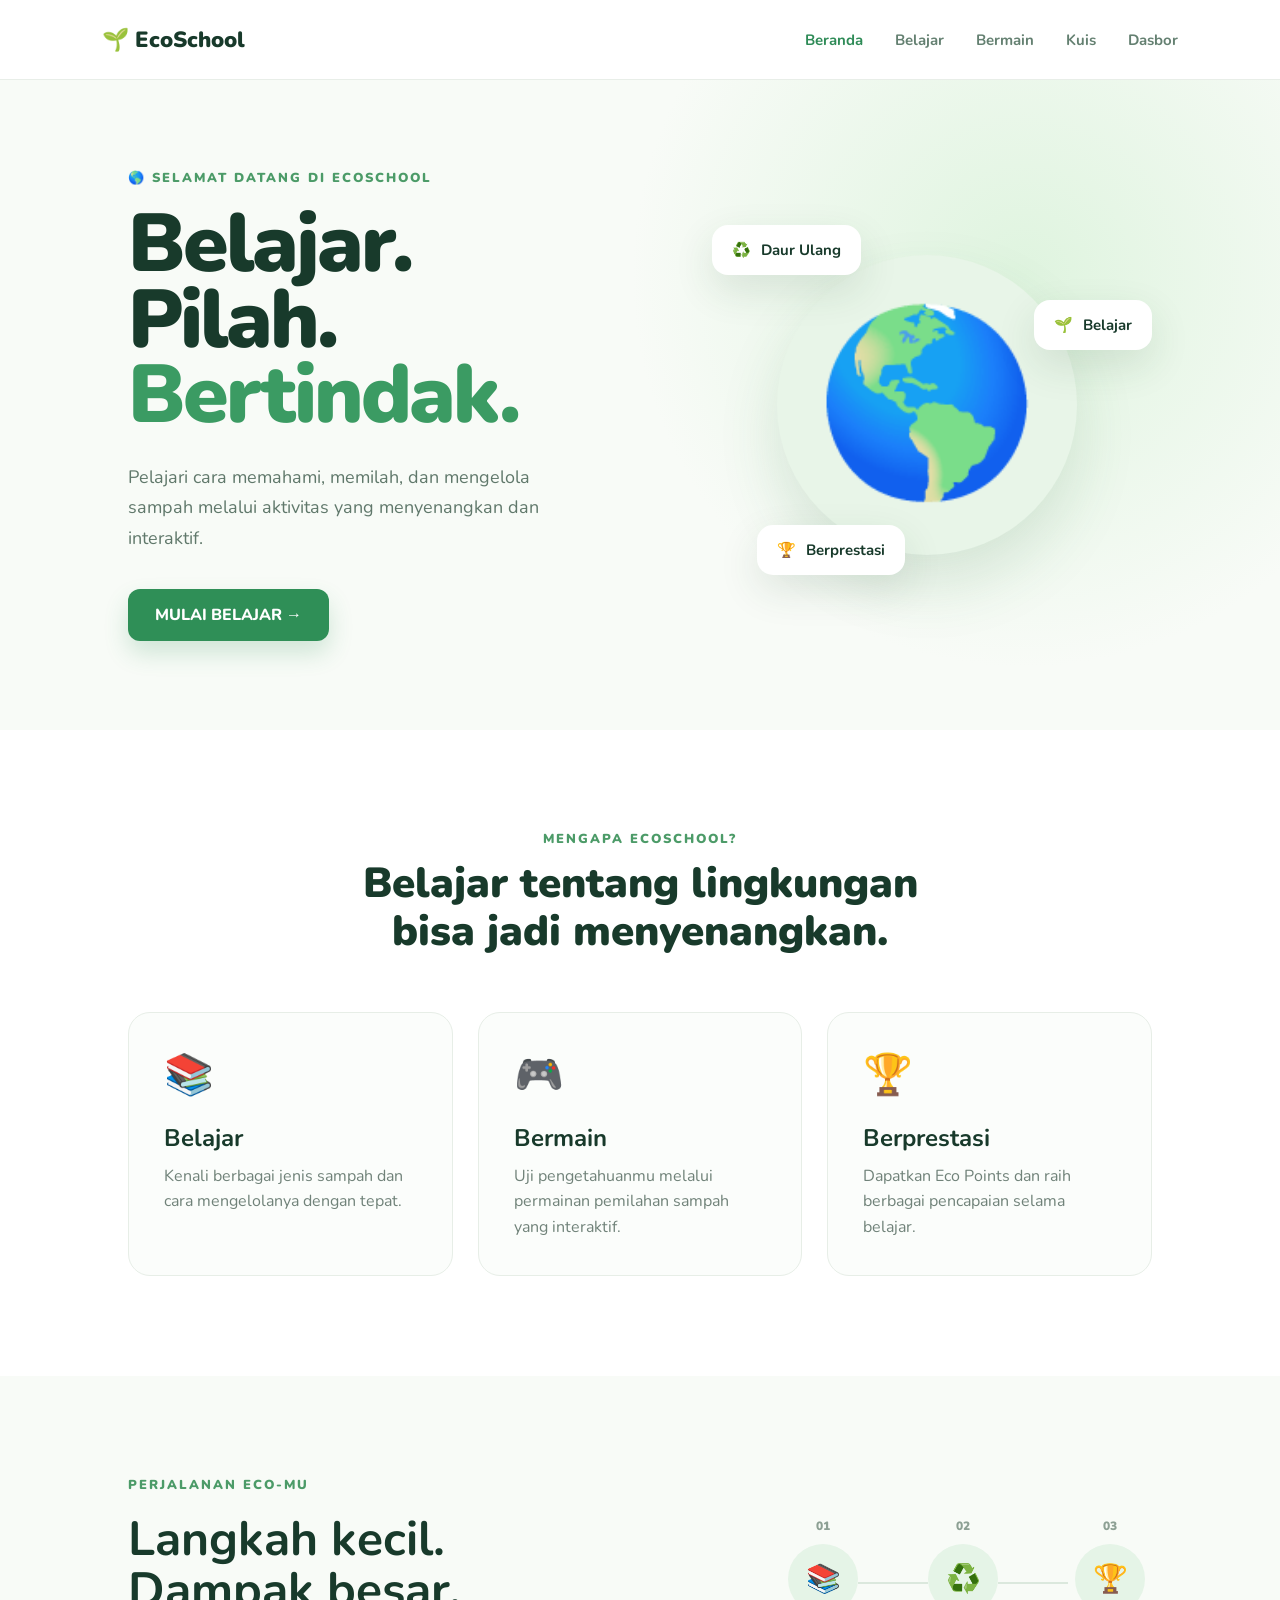
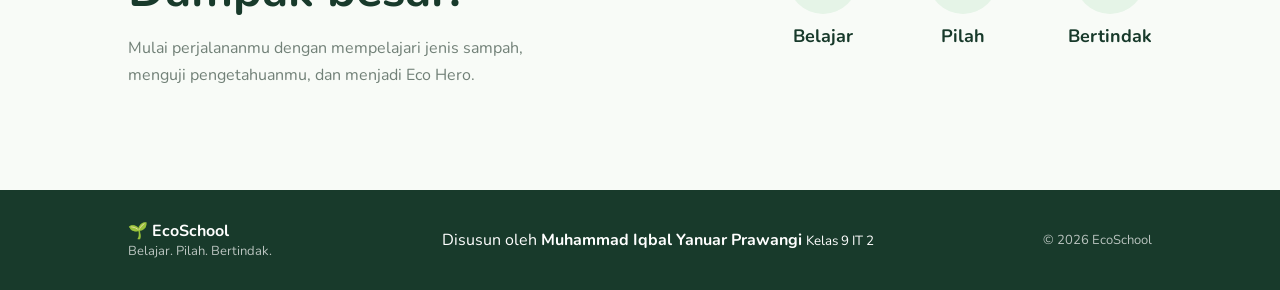
==== index.html @ 725533b7 "Add files via upload" ====
<!DOCTYPE html>
<html lang="id">
<head>
    <meta charset="UTF-8">
    <meta name="viewport" content="width=device-width, initial-scale=1.0">

    <title>EcoSchool | Belajar. Pilah. Bertindak.</title>

    <link rel="stylesheet" href="css/style.css">
</head>

<body>

    <!-- NAVBAR -->
    <header class="navbar">
        <div class="logo">
            🌱 EcoSchool
        </div>

        <nav>
            <a href="index.html" class="active">Beranda</a>
            <a href="learn.html">Belajar</a>
            <a href="game.html">Bermain</a>
            <a href="quiz.html">Kuis</a>
            <a href="dashboard.html">Dasbor</a>
        </nav>
    </header>


    <!-- HERO SECTION -->
    <main>

        <section class="hero">

            <div class="hero-text">

                <p class="small-title">
                    🌎 SELAMAT DATANG DI ECOSCHOOL
                </p>

                <h1>
                    Belajar.<br>
                    Pilah.<br>
                    <span>Bertindak.</span>
                </h1>

                <p class="hero-description">
                    Pelajari cara memahami, memilah, dan mengelola sampah
                    melalui aktivitas yang menyenangkan dan interaktif.
                </p>

                <a href="learn.html" class="primary-button">
                    MULAI BELAJAR →
                </a>

            </div>


            <div class="hero-visual">

                <div class="earth">
                    🌎
                </div>

                <div class="floating-card card-one">
                    ♻️
                    <strong>Daur Ulang</strong>
                </div>

                <div class="floating-card card-two">
                    🌱
                    <strong>Belajar</strong>
                </div>

                <div class="floating-card card-three">
                    🏆
                    <strong>Berprestasi</strong>
                </div>

            </div>

        </section>


        <!-- WHY ECOSCHOOL -->
        <section class="why-section">

            <div class="section-heading">
                <p>MENGAPA ECOSCHOOL?</p>

                <h2>
                    Belajar tentang lingkungan<br>
                    bisa jadi menyenangkan.
                </h2>
            </div>


            <div class="feature-container">

                <div class="feature-card">
                    <div class="feature-icon">
                        📚
                    </div>

                    <h3>Belajar</h3>

                    <p>
                        Kenali berbagai jenis sampah
                        dan cara mengelolanya dengan tepat.
                    </p>
                </div>


                <div class="feature-card">
                    <div class="feature-icon">
                        🎮
                    </div>

                    <h3>Bermain</h3>

                    <p>
                        Uji pengetahuanmu melalui
                        permainan pemilahan sampah yang interaktif.
                    </p>
                </div>


                <div class="feature-card">
                    <div class="feature-icon">
                        🏆
                    </div>

                    <h3>Berprestasi</h3>

                    <p>
                        Dapatkan Eco Points dan raih
                        berbagai pencapaian selama belajar.
                    </p>
                </div>

            </div>

        </section>


        <!-- JOURNEY -->
        <section class="journey-section">

            <div class="journey-text">

                <p class="small-title">
                    PERJALANAN ECO-MU
                </p>

                <h2>
                    Langkah kecil.<br>
                    Dampak besar.
                </h2>

                <p>
                    Mulai perjalananmu dengan mempelajari jenis sampah,
                    menguji pengetahuanmu, dan menjadi Eco Hero.
                </p>

            </div>


            <div class="journey-steps">

                <div class="journey-step">
                    <div>01</div>
                    <span>📚</span>
                    <h3>Belajar</h3>
                </div>

                <div class="journey-line"></div>

                <div class="journey-step">
                    <div>02</div>
                    <span>♻️</span>
                    <h3>Pilah</h3>
                </div>

                <div class="journey-line"></div>

                <div class="journey-step">
                    <div>03</div>
                    <span>🏆</span>
                    <h3>Bertindak</h3>
                </div>

            </div>

        </section>

    </main>


    <!-- FOOTER -->
    <body>
    
        <!-- ISI WEBSITE -->
        <main>
            <!-- semua isi Home kamu di sini -->
        </main>
    
    
        <!-- FOOTER -->
        <footer>
            <div class="footer-brand">
                <div>
                    🌱 <strong>EcoSchool</strong>
                </div>
                <p>Belajar. Pilah. Bertindak.</p>
            </div>
    
            <div class="footer-author">
                <span>Disusun oleh</span>
                <strong>Muhammad Iqbal Yanuar Prawangi</strong>
                <small>Kelas 9 IT 2</small>
            </div>
    
            <p class="footer-copyright">
                © 2026 EcoSchool
            </p>
        </footer>
    
    </body>
    </html>


    <script src="js/main.js"></script>

</body>
</html>
---- css/style.css ----
@import url('https://fonts.googleapis.com/css2?family=Nunito:wght@400;500;600;700;800;900&display=swap');


/* =========================
   GLOBAL
========================= */

* {
    margin: 0;
    padding: 0;
    box-sizing: border-box;
}

html {
    scroll-behavior: smooth;
}

body {
    font-family: 'Nunito', sans-serif;
    background: #f8fbf7;
    color: #183a2b;
}

a {
    text-decoration: none;
    color: inherit;
}


/* =========================
   NAVBAR
========================= */

.navbar {
    width: 100%;
    height: 80px;

    display: flex;
    align-items: center;
    justify-content: space-between;

    padding: 0 8%;

    background: rgba(255, 255, 255, 0.95);

    position: sticky;
    top: 0;
    z-index: 100;

    border-bottom: 1px solid #e8eee8;
}

.logo {
    font-size: 22px;
    font-weight: 900;
}

.navbar nav {
    display: flex;
    gap: 32px;
}

.navbar nav a {
    font-size: 15px;
    font-weight: 700;
    color: #648071;

    transition: 0.3s;
}

.navbar nav a:hover,
.navbar nav a.active {
    color: #2e8b57;
}


/* =========================
   HERO
========================= */

.hero {
    min-height: 650px;

    display: flex;
    align-items: center;
    justify-content: space-between;

    padding: 80px 10%;

    background:
        radial-gradient(
            circle at 80% 30%,
            #dff4df 0,
            transparent 35%
        );
}

.hero-text {
    max-width: 550px;
}

.small-title {
    font-size: 13px;
    font-weight: 900;
    letter-spacing: 2px;
    color: #4c9b68;
    margin-bottom: 20px;
}

.hero h1 {
    font-size: 82px;
    line-height: 0.92;
    font-weight: 900;
    letter-spacing: -3px;
}

.hero h1 span {
    color: #3b9b63;
}

.hero-description {
    margin-top: 28px;

    max-width: 460px;

    font-size: 18px;
    line-height: 1.7;

    color: #60786b;
}

.primary-button {
    display: inline-block;

    margin-top: 35px;

    padding: 15px 27px;

    background: #2f8f57;
    color: white;

    border-radius: 12px;

    font-weight: 800;

    box-shadow: 0 12px 25px rgba(47, 143, 87, 0.2);

    transition: 0.3s;
}

.primary-button:hover {
    transform: translateY(-3px);
}


/* =========================
   HERO VISUAL
========================= */

.hero-visual {
    width: 450px;
    height: 450px;

    position: relative;

    display: flex;
    align-items: center;
    justify-content: center;
}

.earth {
    width: 300px;
    height: 300px;

    border-radius: 50%;

    display: flex;
    align-items: center;
    justify-content: center;

    font-size: 180px;

    background: #e8f5e8;

    box-shadow:
        0 30px 60px rgba(55, 120, 70, 0.15);
}

.floating-card {
    position: absolute;

    padding: 15px 20px;

    background: white;

    border-radius: 16px;

    box-shadow:
        0 15px 40px rgba(34, 70, 45, 0.12);

    display: flex;
    gap: 10px;
    align-items: center;

    font-size: 15px;
}

.card-one {
    top: 45px;
    left: 10px;
}

.card-two {
    top: 120px;
    right: 0;
}

.card-three {
    bottom: 55px;
    left: 55px;
}


/* =========================
   WHY SECTION
========================= */

.why-section {
    padding: 100px 10%;

    background: white;
}

.section-heading {
    text-align: center;
}

.section-heading p {
    font-size: 13px;
    font-weight: 900;
    letter-spacing: 2px;
    color: #4c9b68;
}

.section-heading h2 {
    margin-top: 12px;

    font-size: 42px;
    line-height: 1.15;
    font-weight: 900;
}


.feature-container {
    margin-top: 55px;

    display: grid;
    grid-template-columns: repeat(3, 1fr);

    gap: 25px;
}

.feature-card {
    padding: 35px;

    border: 1px solid #e7eee7;

    border-radius: 22px;

    background: #fbfdfb;

    transition: 0.3s;
}

.feature-card:hover {
    transform: translateY(-7px);

    box-shadow:
        0 20px 45px rgba(39, 90, 55, 0.1);
}

.feature-icon {
    font-size: 40px;
    margin-bottom: 20px;
}

.feature-card h3 {
    font-size: 24px;
    margin-bottom: 10px;
}

.feature-card p {
    color: #708279;
    line-height: 1.6;
}


/* =========================
   JOURNEY
========================= */

.journey-section {
    padding: 100px 10%;

    display: flex;
    align-items: center;
    justify-content: space-between;

    gap: 80px;
}

.journey-text {
    max-width: 420px;
}

.journey-text h2 {
    font-size: 48px;
    line-height: 1.05;
    margin-bottom: 20px;
}

.journey-text > p:last-child {
    color: #718077;
    line-height: 1.7;
}


.journey-steps {
    display: flex;
    align-items: center;
}

.journey-step {
    text-align: center;
}

.journey-step div {
    font-size: 12px;
    font-weight: 900;
    color: #8da094;
}

.journey-step span {
    display: block;

    margin: 10px auto;

    width: 70px;
    height: 70px;

    border-radius: 50%;

    background: #e5f4e7;

    display: flex;
    align-items: center;
    justify-content: center;

    font-size: 28px;
}

.journey-step h3 {
    font-size: 18px;
}

.journey-line {
    width: 70px;
    height: 2px;
    background: #dbe8dd;
}


/* =========================
   FOOTER
========================= */

footer {
    padding: 30px 10%;

    display: flex;
    justify-content: space-between;
    align-items: center;

    background: #183a2b;

    color: white;
}

footer p {
    font-size: 13px;
    opacity: 0.7;
}


/* =========================
   RESPONSIVE
========================= */

@media (max-width: 900px) {

    .navbar {
        padding: 0 5%;
    }

    .navbar nav {
        gap: 15px;
    }

    .hero {
        flex-direction: column;

        text-align: center;

        gap: 60px;

        padding: 70px 6%;
    }

    .hero-description {
        margin-left: auto;
        margin-right: auto;
    }

    .hero-visual {
        width: 350px;
        height: 350px;
    }

    .earth {
        width: 240px;
        height: 240px;
        font-size: 140px;
    }

    .feature-container {
        grid-template-columns: 1fr;
    }

    .journey-section {
        flex-direction: column;
        text-align: center;
    }
}


@media (max-width: 600px) {

    .navbar {
        height: auto;
        padding: 20px;
        flex-direction: column;
        gap: 15px;
    }

    .navbar nav {
        flex-wrap: wrap;
        justify-content: center;
    }

    .hero h1 {
        font-size: 60px;
    }

    .hero-visual {
        width: 300px;
        height: 300px;
    }

    .earth {
        width: 200px;
        height: 200px;
        font-size: 115px;
    }

    .floating-card {
        transform: scale(0.8);
    }

    .section-heading h2 {
        font-size: 32px;
    }

    .journey-text h2 {
        font-size: 38px;
    }

    .journey-steps {
        flex-direction: column;
        gap: 15px;
    }

    .journey-line {
        width: 2px;
        height: 35px;
    }

    footer {
        flex-direction: column;
        gap: 10px;
        text-align: center;
    }
}

/* =========================
   LEARN PAGE
========================= */

.page-header {
    padding: 90px 10% 70px;

    text-align: center;

    background:
        radial-gradient(
            circle at 50% 20%,
            #e2f5e4 0,
            transparent 40%
        );
}

.page-header h1 {
    font-size: 52px;
    line-height: 1.05;

    font-weight: 900;

    margin-bottom: 25px;
}

.page-header > p:last-child {
    max-width: 600px;

    margin: auto;

    color: #6f8177;

    line-height: 1.7;

    font-size: 17px;
}


/* WASTE SECTION */

.waste-section {
    padding: 90px 10%;

    background: white;
}

.waste-container {
    margin-top: 50px;

    display: grid;

    grid-template-columns:
        repeat(4, 1fr);

    gap: 20px;
}


.waste-card {
    padding: 32px 25px;

    border-radius: 22px;

    background: #fbfdfb;

    border: 1px solid #e7eee7;

    cursor: pointer;

    transition: 0.3s;
}

.waste-card:hover {
    transform: translateY(-8px);

    box-shadow:
        0 20px 40px
        rgba(39, 90, 55, 0.12);
}


.waste-icon {
    width: 70px;
    height: 70px;

    display: flex;

    align-items: center;
    justify-content: center;

    border-radius: 18px;

    background: #e5f4e7;

    font-size: 35px;

    margin-bottom: 22px;
}


.waste-card h3 {
    font-size: 23px;

    margin-bottom: 10px;
}


.waste-card p {
    color: #708279;

    line-height: 1.6;

    font-size: 14px;
}


.learn-more {
    display: inline-block;

    margin-top: 20px;

    color: #2f8f57;

    font-weight: 800;

    font-size: 14px;
}


/* INFORMATION */

.waste-info-section {
    padding: 80px 10%;

    background: #f1f8f2;
}


.waste-info-content {
    max-width: 900px;

    margin: auto;

    padding: 50px;

    background: white;

    border-radius: 28px;

    position: relative;

    box-shadow:
        0 20px 60px
        rgba(35, 80, 45, 0.1);
}


.close-button {
    position: absolute;

    top: 20px;
    right: 25px;

    border: none;

    background: #edf4ee;

    width: 40px;
    height: 40px;

    border-radius: 50%;

    font-size: 25px;

    cursor: pointer;

    color: #42604c;
}


.info-icon {
    font-size: 55px;

    margin-bottom: 15px;
}


.waste-info-content h2 {
    font-size: 38px;

    margin-bottom: 15px;
}


#waste-info-description {
    color: #6d7e74;

    line-height: 1.7;

    font-size: 17px;
}


.info-grid {
    display: grid;

    grid-template-columns:
        1fr 1fr;

    gap: 20px;

    margin-top: 35px;
}


.info-box {
    padding: 25px;

    background: #f7faf7;

    border-radius: 18px;
}


.info-box h3 {
    margin-bottom: 15px;

    font-size: 18px;
}


.info-box ul {
    padding-left: 20px;

    color: #64776c;

    line-height: 1.8;
}


.info-box p {
    color: #64776c;

    line-height: 1.7;
}


.tip-box {
    margin-top: 20px;

    padding: 22px 25px;

    background: #e7f5e9;

    border-radius: 18px;
}


.tip-box strong {
    color: #287b4a;
}


.tip-box p {
    margin-top: 8px;

    color: #587061;

    line-height: 1.6;
}


/* CTA */

.learn-cta {
    margin: 70px 10%;

    padding: 55px;

    background: #183a2b;

    color: white;

    border-radius: 28px;

    display: flex;

    align-items: center;

    justify-content: space-between;

    gap: 30px;
}


.learn-cta .small-title {
    color: #8ed2a3;
}


.learn-cta h2 {
    font-size: 35px;

    margin-bottom: 10px;
}


.learn-cta p:not(.small-title) {
    color: #b9c9bf;

    line-height: 1.6;
}


/* RESPONSIVE */

@media (max-width: 1000px) {

    .waste-container {
        grid-template-columns:
            repeat(2, 1fr);
    }

}


@media (max-width: 700px) {

    .page-header h1 {
        font-size: 40px;
    }


    .waste-container {
        grid-template-columns: 1fr;
    }


    .info-grid {
        grid-template-columns: 1fr;
    }


    .waste-info-content {
        padding: 35px 25px;
    }


    .learn-cta {
        margin: 50px 6%;

        padding: 35px 25px;

        flex-direction: column;

        align-items: flex-start;
    }

}

/* =========================
   SORTING GAME
========================= */

.game-header {
    padding: 80px 10% 50px;

    text-align: center;

    background:
        radial-gradient(
            circle at 50% 20%,
            #e2f5e4 0,
            transparent 40%
        );
}

.game-header h1 {
    font-size: 52px;

    line-height: 1.05;

    font-weight: 900;

    margin-bottom: 20px;
}

.game-header > p:last-child {
    max-width: 600px;

    margin: auto;

    color: #6f8177;

    line-height: 1.7;

    font-size: 17px;
}


/* GAME SECTION */

.game-section {
    max-width: 900px;

    margin: 0 auto;

    padding: 50px 20px 90px;
}


.game-topbar {
    display: flex;

    justify-content: space-between;

    align-items: center;

    margin-bottom: 15px;
}


.question-counter {
    color: #718178;

    font-size: 15px;
}

.question-counter strong {
    color: #183a2b;

    font-size: 18px;
}


.score-display {
    padding: 10px 18px;

    border-radius: 30px;

    background: #e7f5e9;

    color: #287b4a;

    font-weight: 800;
}


/* PROGRESS */

.game-progress {
    height: 10px;

    background: #e6eee7;

    border-radius: 20px;

    overflow: hidden;

    margin-bottom: 35px;
}


.game-progress-bar {
    width: 10%;

    height: 100%;

    background: #3b9b63;

    border-radius: 20px;

    transition: width 0.4s ease;
}


/* QUESTION */

.question-card {
    padding: 55px 30px;

    text-align: center;

    background: white;

    border: 1px solid #e6eee7;

    border-radius: 28px;

    box-shadow:
        0 20px 50px rgba(39, 90, 55, 0.08);

    margin-bottom: 25px;
}


.waste-question-icon {
    width: 130px;

    height: 130px;

    display: flex;

    align-items: center;

    justify-content: center;

    margin: 0 auto 25px;

    border-radius: 30px;

    background: #e8f5e8;

    font-size: 70px;
}


.question-label {
    font-size: 12px;

    font-weight: 900;

    letter-spacing: 2px;

    color: #6c9178;

    margin-bottom: 10px;
}


.question-card h2 {
    font-size: 35px;

    margin-bottom: 10px;
}


.question-text {
    color: #75857b;

    line-height: 1.6;
}


/* ANSWERS */

.answer-grid {
    display: grid;

    grid-template-columns:
        1fr 1fr;

    gap: 15px;
}


.answer-button {
    width: 100%;

    padding: 22px;

    display: flex;

    align-items: center;

    gap: 18px;

    text-align: left;

    border: 1px solid #e3ebe4;

    border-radius: 18px;

    background: white;

    cursor: pointer;

    font-family: inherit;

    transition: 0.25s;
}


.answer-button:hover {
    transform: translateY(-4px);

    border-color: #86bd97;

    box-shadow:
        0 12px 30px
        rgba(39, 90, 55, 0.1);
}


.answer-button > span {
    width: 50px;

    height: 50px;

    flex-shrink: 0;

    display: flex;

    align-items: center;

    justify-content: center;

    background: #eef7ef;

    border-radius: 14px;

    font-size: 25px;
}


.answer-button strong {
    display: block;

    color: #254535;

    font-size: 17px;

    margin-bottom: 3px;
}


.answer-button small {
    color: #829087;

    font-size: 12px;
}


/* FEEDBACK */

.game-feedback {
    margin-top: 25px;

    padding: 35px;

    border-radius: 22px;

    text-align: center;

    background: #f0f8f1;

    animation: feedbackAppear 0.3s ease;
}


@keyframes feedbackAppear {

    from {
        opacity: 0;

        transform: translateY(10px);
    }

    to {
        opacity: 1;

        transform: translateY(0);
    }

}


.feedback-icon {
    font-size: 45px;

    margin-bottom: 10px;
}


.game-feedback h3 {
    font-size: 27px;

    margin-bottom: 8px;
}


.game-feedback p {
    color: #687970;

    margin-bottom: 20px;

    line-height: 1.6;
}


/* RESULT */

.game-result {
    max-width: 700px;

    margin: 70px auto 100px;

    padding: 60px 30px;

    text-align: center;

    background: white;

    border: 1px solid #e5ece6;

    border-radius: 30px;

    box-shadow:
        0 25px 60px
        rgba(35, 80, 45, 0.1);
}


.result-icon {
    font-size: 65px;

    margin-bottom: 15px;
}


.game-result h2 {
    font-size: 38px;

    margin-bottom: 35px;
}


.final-score {
    padding: 25px;

    background: #e9f6eb;

    border-radius: 20px;

    margin-bottom: 20px;
}


.final-score span {
    display: block;

    color: #688071;

    margin-bottom: 8px;
}


.final-score strong {
    display: block;

    color: #287b4a;

    font-size: 40px;
}


.result-stats {
    display: grid;

    grid-template-columns:
        1fr 1fr;

    gap: 15px;

    margin-bottom: 30px;
}


.result-stats div {
    padding: 20px;

    background: #f7faf7;

    border-radius: 18px;
}


.result-stats strong {
    display: block;

    font-size: 30px;

    color: #254535;
}


.result-stats span {
    color: #78877f;

    font-size: 13px;
}


/* GAME RESPONSIVE */

@media (max-width: 700px) {

    .game-header h1 {
        font-size: 40px;
    }


    .answer-grid {
        grid-template-columns: 1fr;
    }


    .question-card {
        padding: 40px 20px;
    }


    .question-card h2 {
        font-size: 28px;
    }


    .game-topbar {
        font-size: 13px;
    }


    .game-result h2 {
        font-size: 30px;
    }

}

/* =========================
   QUIZ PAGE
========================= */

.quiz-header {
    padding: 80px 10% 55px;

    text-align: center;

    background:
        radial-gradient(
            circle at 50% 20%,
            #e2f5e4 0,
            transparent 40%
        );
}

.quiz-header h1 {
    font-size: 52px;

    line-height: 1.05;

    font-weight: 900;

    margin-bottom: 20px;
}

.quiz-header > p:last-child {
    max-width: 600px;

    margin: auto;

    color: #6f8177;

    line-height: 1.7;

    font-size: 17px;
}


/* QUIZ SECTION */

.quiz-section {
    max-width: 900px;

    margin: auto;

    padding: 50px 20px 90px;
}


.quiz-topbar {
    display: flex;

    align-items: center;

    justify-content: space-between;

    margin-bottom: 15px;
}


.quiz-counter {
    color: #718178;

    font-size: 15px;
}

.quiz-counter strong {
    color: #183a2b;

    font-size: 18px;
}


.quiz-score {
    padding: 10px 18px;

    background: #e7f5e9;

    color: #287b4a;

    border-radius: 30px;

    font-weight: 800;
}


/* PROGRESS */

.quiz-progress {
    height: 10px;

    background: #e6eee7;

    border-radius: 20px;

    overflow: hidden;

    margin-bottom: 35px;
}


.quiz-progress-bar {
    width: 10%;

    height: 100%;

    background: #3b9b63;

    border-radius: 20px;

    transition: width 0.4s ease;
}


/* QUIZ CARD */

.quiz-card {
    padding: 50px 45px;

    background: white;

    border: 1px solid #e4ebe5;

    border-radius: 28px;

    box-shadow:
        0 20px 50px
        rgba(39, 90, 55, 0.08);

    text-align: center;
}


.quiz-icon {
    width: 90px;

    height: 90px;

    display: flex;

    align-items: center;

    justify-content: center;

    margin: 0 auto 20px;

    border-radius: 25px;

    background: #e8f5e8;

    font-size: 48px;
}


.quiz-category {
    font-size: 12px;

    letter-spacing: 2px;

    font-weight: 900;

    color: #4c9b68;

    margin-bottom: 15px;
}


.quiz-card h2 {
    max-width: 700px;

    margin: 0 auto 35px;

    font-size: 27px;

    line-height: 1.4;
}


/* ANSWERS */

.quiz-answers {
    display: grid;

    grid-template-columns:
        1fr 1fr;

    gap: 15px;
}


.quiz-answer {
    min-height: 70px;

    padding: 18px 22px;

    border: 1px solid #e3ebe4;

    background: #fbfdfb;

    border-radius: 17px;

    cursor: pointer;

    font-family: inherit;

    font-size: 15px;

    font-weight: 700;

    color: #294637;

    text-align: left;

    transition: 0.25s;
}


.quiz-answer:hover {
    transform: translateY(-3px);

    border-color: #81b991;

    background: #f2f9f3;
}


.quiz-answer.correct {
    background: #e2f5e6;

    border-color: #55a96f;

    color: #287b4a;
}


.quiz-answer.wrong {
    background: #f9e9e9;

    border-color: #d88a8a;

    color: #a34a4a;
}


.quiz-answer:disabled {
    cursor: default;
}


/* FEEDBACK */

.quiz-feedback {
    margin-top: 25px;

    padding: 35px;

    border-radius: 22px;

    text-align: center;

    background: #f0f8f1;

    animation: feedbackAppear 0.3s ease;
}


.quiz-feedback h3 {
    font-size: 27px;

    margin-bottom: 8px;
}


.quiz-feedback p {
    max-width: 650px;

    margin: 0 auto 20px;

    color: #687970;

    line-height: 1.6;
}


/* RESULT */

.quiz-result {
    max-width: 700px;

    margin: 70px auto 100px;

    padding: 60px 30px;

    text-align: center;

    background: white;

    border: 1px solid #e5ece6;

    border-radius: 30px;

    box-shadow:
        0 25px 60px
        rgba(35, 80, 45, 0.1);
}


.quiz-result h2 {
    font-size: 38px;

    margin-bottom: 35px;
}


.quiz-final-score {
    padding: 25px;

    background: #e9f6eb;

    border-radius: 20px;

    margin-bottom: 20px;
}


.quiz-final-score span {
    display: block;

    color: #688071;

    margin-bottom: 8px;
}


.quiz-final-score strong {
    display: block;

    color: #287b4a;

    font-size: 42px;
}


.quiz-reward {
    margin: 25px 0;

    padding: 18px;

    border-radius: 15px;

    background: #f8f5df;

    color: #7a6b25;
}


.quiz-reward strong {
    margin-left: 8px;
}


/* QUIZ RESPONSIVE */

@media (max-width: 700px) {

    .quiz-header h1 {
        font-size: 40px;
    }


    .quiz-card {
        padding: 40px 20px;
    }


    .quiz-card h2 {
        font-size: 22px;
    }


    .quiz-answers {
        grid-template-columns: 1fr;
    }


    .quiz-result h2 {
        font-size: 30px;
    }

}

/* =========================
   DASHBOARD
========================= */

.dashboard-header {
    padding: 80px 10% 55px;

    text-align: center;

    background:
        radial-gradient(
            circle at 50% 20%,
            #e2f5e4 0,
            transparent 40%
        );
}


.dashboard-header h1 {
    font-size: 52px;

    line-height: 1.05;

    font-weight: 900;

    margin-bottom: 20px;
}


.dashboard-header h1 span {
    color: #3b9b63;
}


.dashboard-header > p:last-child {
    max-width: 600px;

    margin: auto;

    color: #6f8177;

    line-height: 1.7;

    font-size: 17px;
}


/* MAIN */

.dashboard-main {
    max-width: 1000px;

    margin: auto;

    padding: 50px 20px 100px;
}


/* PROFILE */

.profile-card {
    padding: 35px;

    display: flex;

    align-items: center;

    gap: 25px;

    background: #183a2b;

    color: white;

    border-radius: 28px;

    box-shadow:
        0 25px 55px
        rgba(24, 58, 43, 0.15);
}


.profile-icon {
    width: 85px;

    height: 85px;

    flex-shrink: 0;

    display: flex;

    align-items: center;

    justify-content: center;

    border-radius: 24px;

    background: #2f8f57;

    font-size: 45px;
}


.profile-info {
    flex: 1;
}


.profile-info p {
    margin-bottom: 5px;

    color: #a9c3b2;

    font-size: 11px;

    font-weight: 900;

    letter-spacing: 1.5px;
}


.profile-info h2 {
    font-size: 28px;

    margin-bottom: 4px;
}


.profile-info span {
    color: #a9c3b2;

    font-size: 14px;
}


.profile-points {
    text-align: right;
}


.profile-points span {
    display: block;

    color: #a9c3b2;

    font-size: 10px;

    font-weight: 900;

    letter-spacing: 1px;
}


.profile-points strong {
    display: inline-block;

    margin-top: 5px;

    font-size: 40px;
}


.profile-points small {
    color: #a9c3b2;

    font-weight: 800;
}


/* LEVEL PROGRESS */

.level-progress-card {
    margin-top: 20px;

    padding: 28px;

    background: white;

    border: 1px solid #e4ebe5;

    border-radius: 22px;
}


.progress-heading {
    display: flex;

    align-items: center;

    justify-content: space-between;

    margin-bottom: 15px;
}


.progress-heading strong {
    font-size: 17px;
}


.progress-heading p {
    margin-top: 5px;

    color: #7a887f;

    font-size: 13px;
}


.progress-heading > span {
    color: #2f8f57;

    font-size: 18px;

    font-weight: 900;
}


.dashboard-progress {
    height: 12px;

    overflow: hidden;

    background: #e6eee7;

    border-radius: 20px;
}


.dashboard-progress-bar {
    width: 0%;

    height: 100%;

    background: #3b9b63;

    border-radius: 20px;

    transition: width 0.7s ease;
}


/* STATISTICS */

.dashboard-stats {
    display: grid;

    grid-template-columns:
        repeat(4, 1fr);

    gap: 15px;

    margin-top: 20px;
}


.dashboard-stat-card {
    padding: 25px;

    background: white;

    border: 1px solid #e4ebe5;

    border-radius: 20px;
}


.stat-icon {
    font-size: 28px;

    margin-bottom: 12px;
}


.dashboard-stat-card span {
    display: block;

    color: #7b8981;

    font-size: 13px;

    margin-bottom: 5px;
}


.dashboard-stat-card strong {
    font-size: 28px;

    color: #254535;
}


/* ACHIEVEMENT */

.achievement-section {
    margin-top: 70px;
}


.achievement-heading {
    display: flex;

    align-items: flex-end;

    justify-content: space-between;

    margin-bottom: 30px;
}


.achievement-heading h2 {
    margin-top: 8px;

    font-size: 34px;
}


.achievement-heading > span {
    padding: 8px 15px;

    background: #e7f5e9;

    color: #287b4a;

    border-radius: 20px;

    font-size: 13px;

    font-weight: 900;
}


.achievement-grid {
    display: grid;

    grid-template-columns:
        1fr 1fr;

    gap: 15px;
}


.achievement-card {
    padding: 22px;

    display: flex;

    align-items: center;

    gap: 18px;

    border-radius: 20px;

    border: 1px solid #dfe8e1;

    background: white;

    transition: 0.3s;
}


.achievement-card:hover {
    transform: translateY(-3px);

    box-shadow:
        0 12px 30px
        rgba(39, 90, 55, 0.08);
}


.achievement-icon {
    width: 60px;

    height: 60px;

    flex-shrink: 0;

    display: flex;

    align-items: center;

    justify-content: center;

    border-radius: 17px;

    background: #e7f5e9;

    font-size: 28px;
}


.achievement-card h3 {
    font-size: 17px;

    margin-bottom: 5px;
}


.achievement-card p {
    color: #78867e;

    font-size: 13px;

    line-height: 1.5;
}


/* LOCKED */

.achievement-card.locked {
    opacity: 0.45;

    filter: grayscale(0.7);
}


.achievement-card.unlocked {
    opacity: 1;

    filter: none;

    border-color: #8dc19a;

    background: #f4faf5;
}


.achievement-card.unlocked .achievement-icon {
    background: #dff2e2;
}


/* DASHBOARD RESPONSIVE */

@media (max-width: 800px) {

    .dashboard-header h1 {
        font-size: 40px;
    }


    .profile-card {
        flex-wrap: wrap;
    }


    .profile-points {
        width: 100%;

        text-align: left;

        padding-top: 10px;
    }


    .dashboard-stats {
        grid-template-columns:
            1fr 1fr;
    }

}


@media (max-width: 600px) {

    .dashboard-main {
        padding-left: 6%;

        padding-right: 6%;
    }


    .profile-card {
        padding: 25px;
    }


    .profile-icon {
        width: 70px;

        height: 70px;

        font-size: 35px;
    }


    .profile-info h2 {
        font-size: 23px;
    }


    .profile-points strong {
        font-size: 32px;
    }


    .dashboard-stats {
        grid-template-columns:
            1fr;
    }


    .achievement-grid {
        grid-template-columns:
            1fr;
    }


    .achievement-heading {
        align-items: flex-start;

        gap: 15px;

        flex-direction: column;
    }

}

.eco-tip-card {
    display: flex;
    align-items: center;
    gap: 20px;
    padding: 24px;
    margin: 30px 0;
    background: linear-gradient(135deg, #eef9f0, #f8fcf8);
    border: 1px solid #dcefe0;
    border-radius: 20px;
    box-shadow: 0 8px 25px rgba(44, 95, 45, 0.08);
}

.eco-tip-icon {
    width: 58px;
    height: 58px;
    flex-shrink: 0;
    display: flex;
    align-items: center;
    justify-content: center;
    background: #ffffff;
    border-radius: 16px;
    font-size: 28px;
}

.eco-tip-label {
    display: block;
    margin-bottom: 5px;
    font-size: 12px;
    font-weight: 800;
    letter-spacing: 1px;
    color: #4d8b55;
}

.eco-tip-content h3 {
    margin: 0 0 6px;
    font-size: 20px;
    color: #234d2b;
}

.eco-tip-content p {
    margin: 0;
    line-height: 1.6;
    color: #647568;
}

@media (max-width: 600px) {
    .eco-tip-card {
        align-items: flex-start;
        padding: 20px;
        gap: 14px;
    }

    .eco-tip-content h3 {
        font-size: 18px;
    }

    .eco-tip-content p {
        font-size: 14px;
    }
}

/* =========================
   ACHIEVEMENT PROGRESS
========================= */

.achievement-progress {
    margin-top: 14px;
    width: 100%;
}

.achievement-progress-text {
    display: flex;
    justify-content: space-between;
    align-items: center;
    margin-bottom: 6px;
    font-size: 12px;
    font-weight: 700;
    color: #6b7d6d;
}

.achievement-progress-bar {
    width: 100%;
    height: 7px;
    background: #e5eee7;
    border-radius: 20px;
    overflow: hidden;
}

.achievement-progress-fill {
    width: 0%;
    height: 100%;
    border-radius: 20px;
    transition: width 0.5s ease;
}
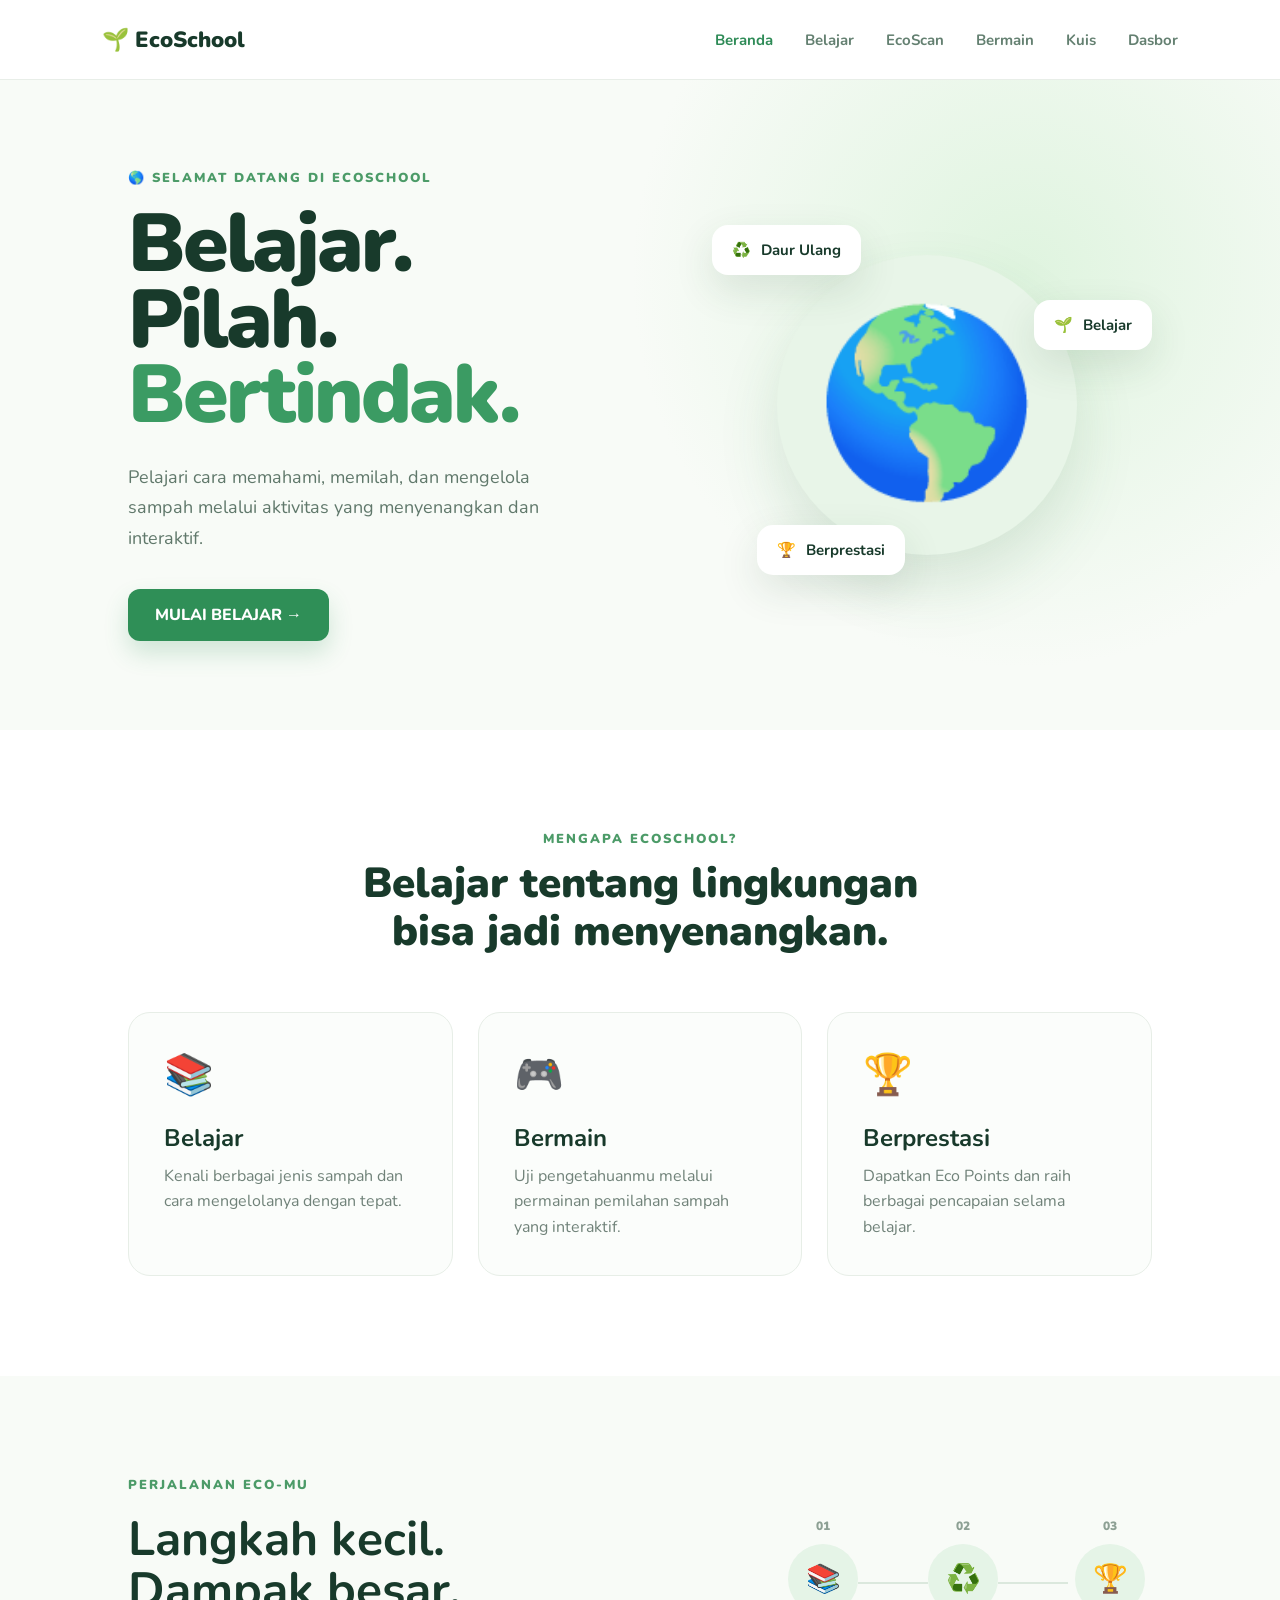
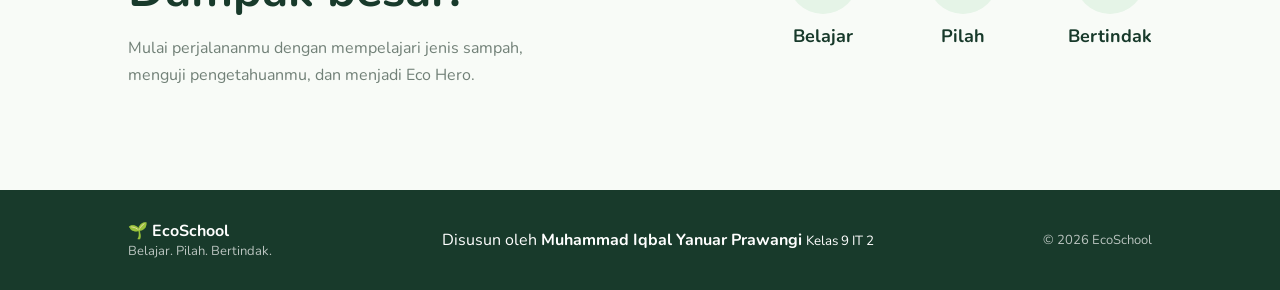
==== commit 4b89ee29: "Update navbar and add EcoScan link" ====
--- a/index.html
+++ b/index.html
@@ -20,6 +20,7 @@
         <nav>
             <a href="index.html" class="active">Beranda</a>
             <a href="learn.html">Belajar</a>
+            <a href="scan.html">EcoScan</a>
             <a href="game.html">Bermain</a>
             <a href="quiz.html">Kuis</a>
             <a href="dashboard.html">Dasbor</a>
